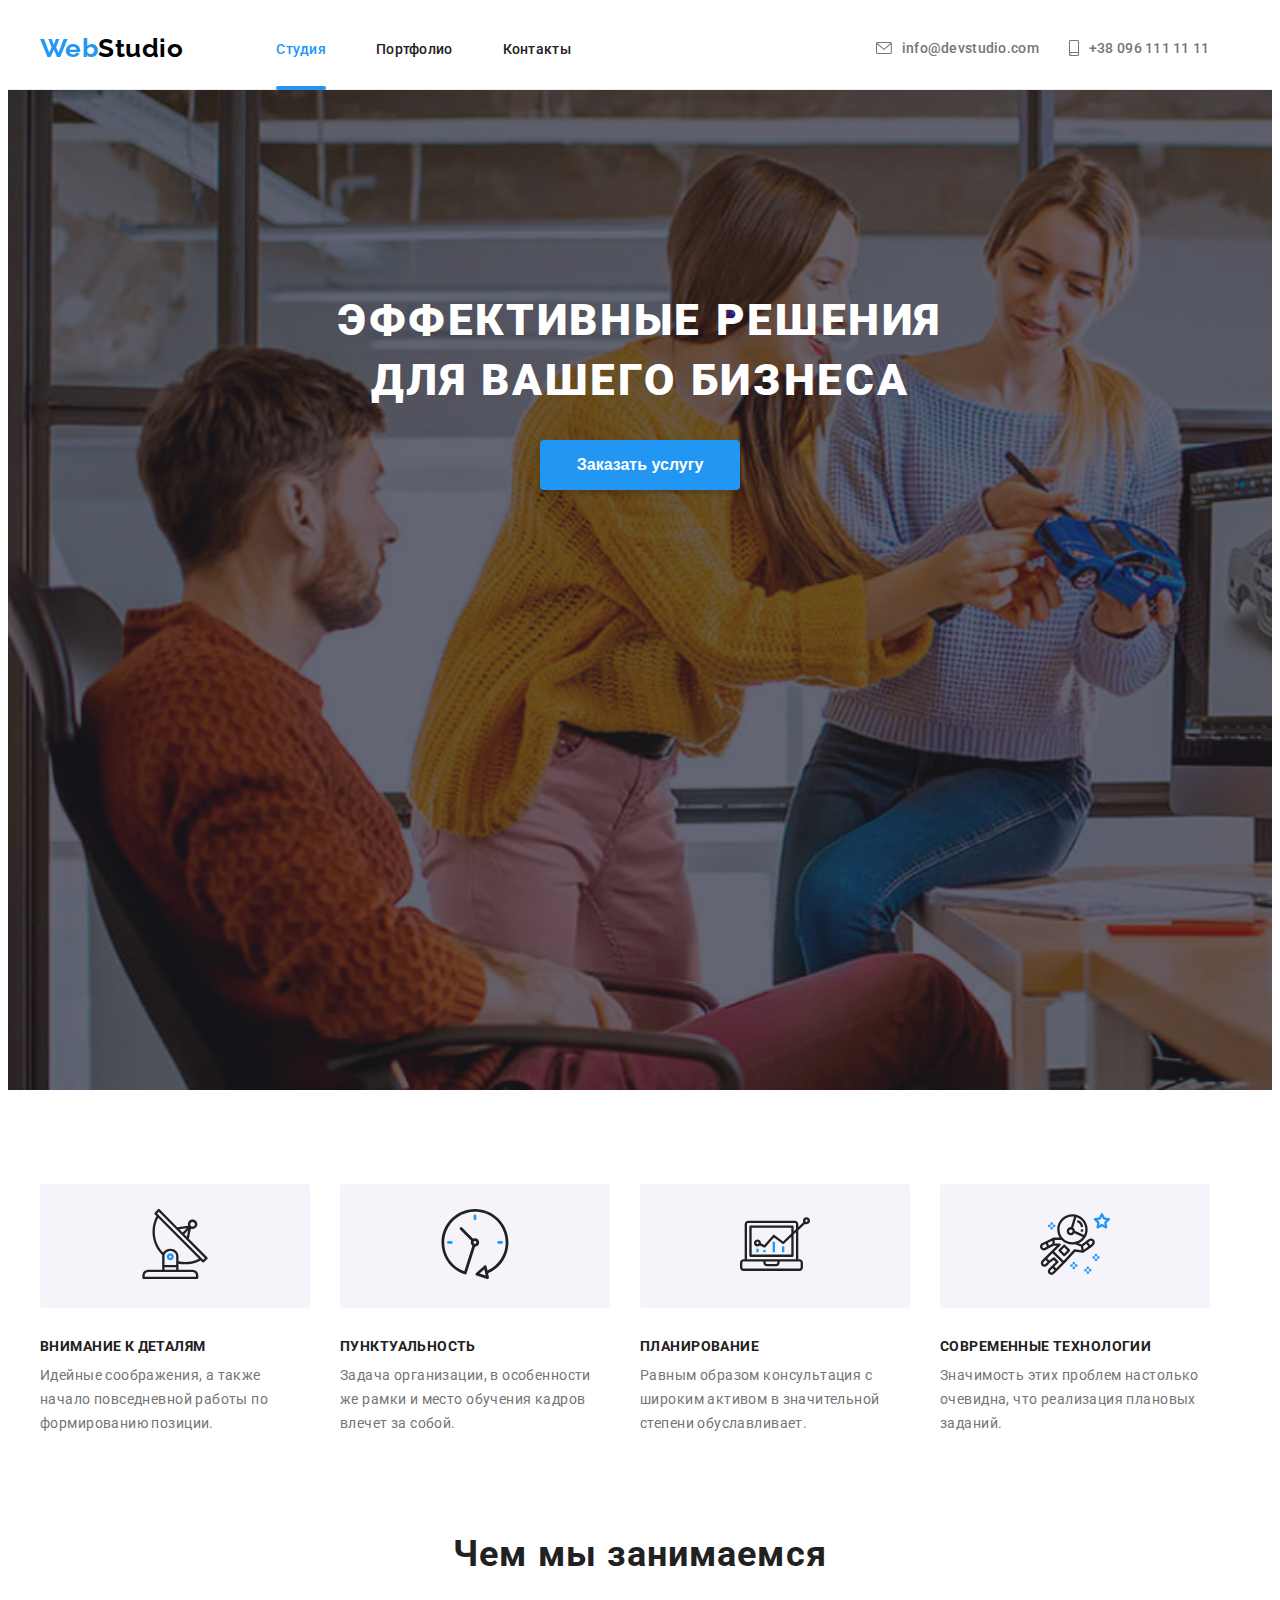
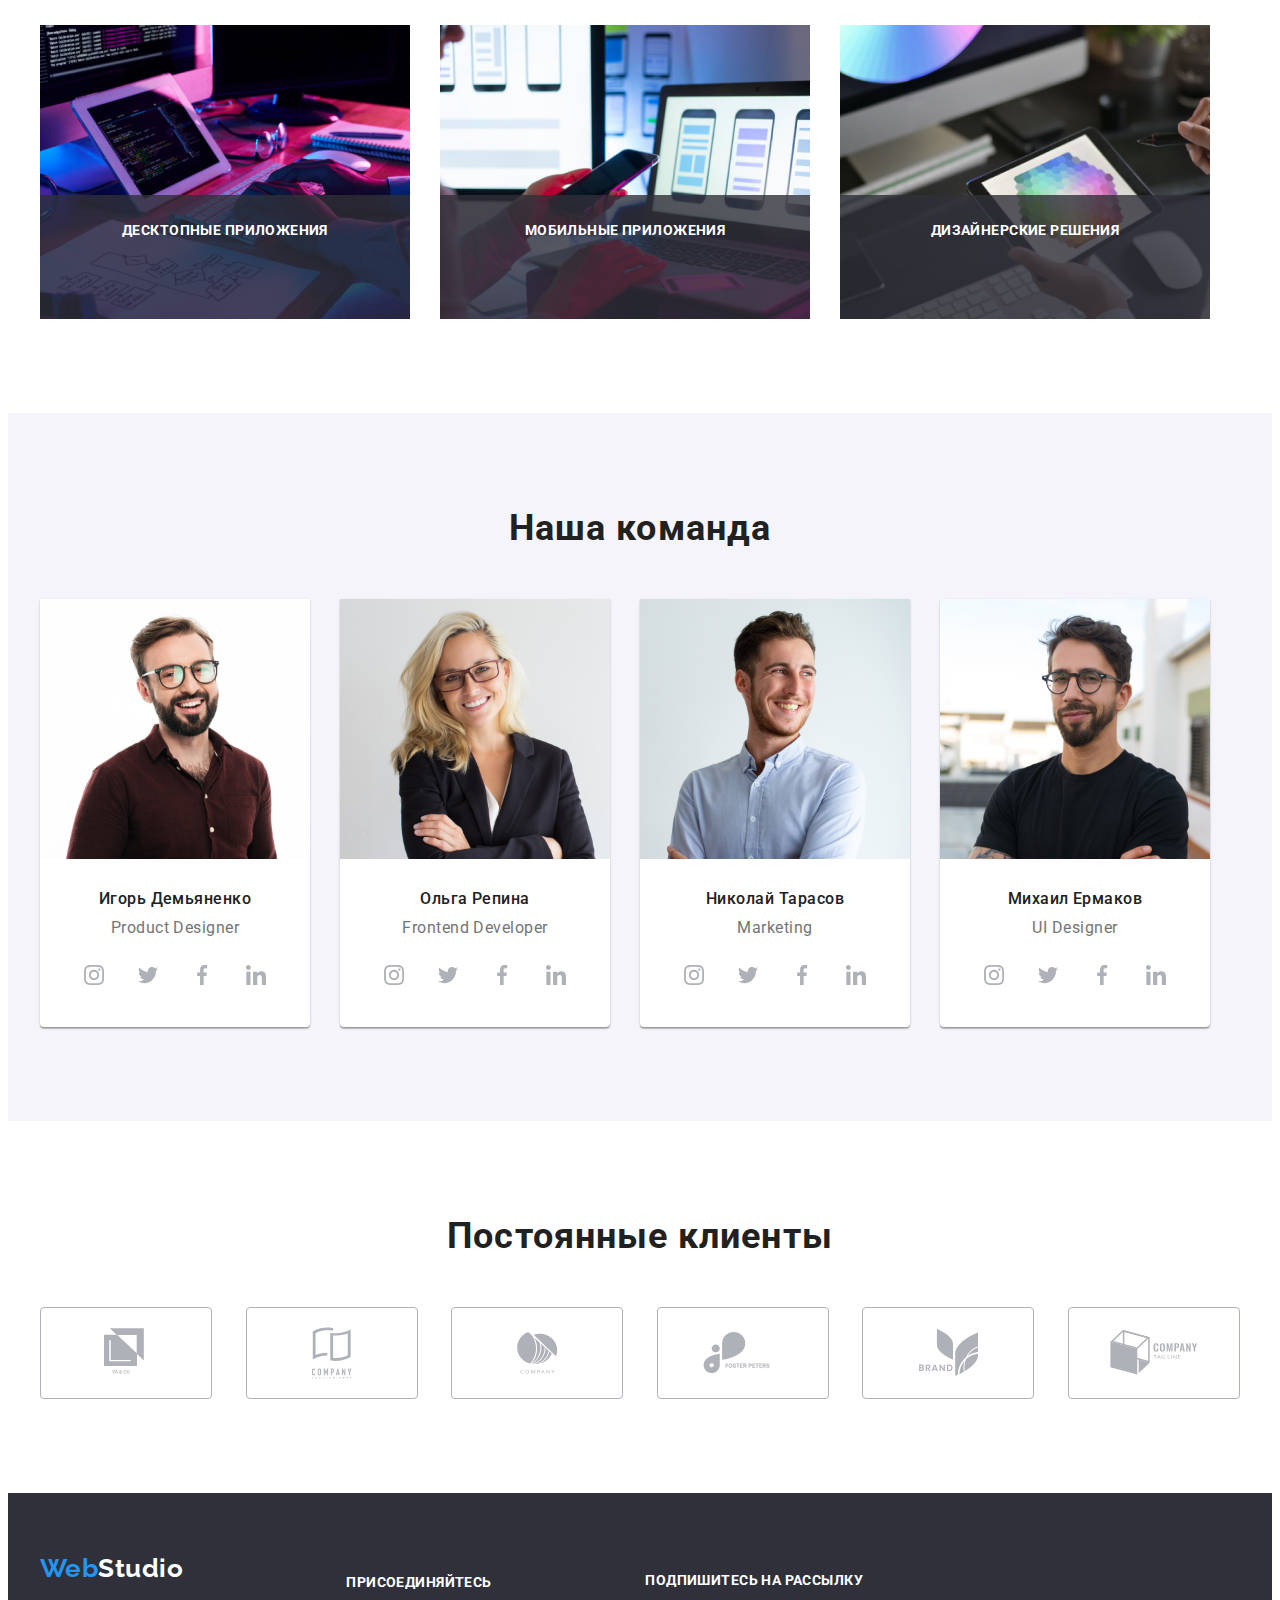
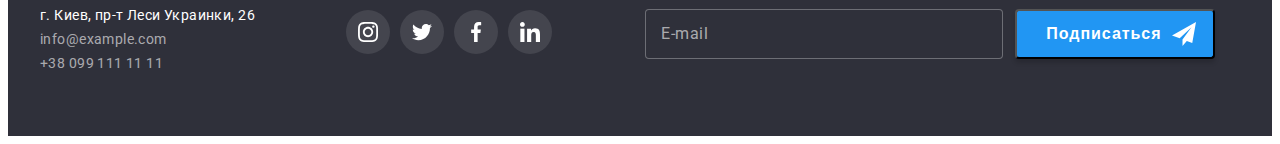
==== index.html @ 6aadeb93 "Add files via upload" ====
<!DOCTYPE html>
<html lang="ru">
  <head>
    <meta charset="UTF-8" />
    <meta name="viewport" content="width=device-width, initial-scale=1.0" />
    <title>ВебСтудио</title>
    <link rel="preconnect" href="https://fonts.gstatic.com">
<link href="https://fonts.googleapis.com/css2?family=Oleo+Script&family=Raleway:wght@700&family=Roboto:wght@400;500;700;900&display=swap" rel="stylesheet">
<link rel="stylesheet" href="https://cdnjs.cloudflare.com/ajax/libs/modern-normalize/1.0.0/modern-normalize.min.css" integrity="sha512-ISS7cAi1PEhQ8jnbJpJZMd29NlhNj4AWYyLOSp2CE/CsHxTCu+r+t0D2yoJudVrd0/8fTVPUVDzY5Tvli75u/g==" crossorigin="anonymous" />
<link rel="stylesheet" href="./css/styles.css">
  </head>
  <body>
    <header class="header">
      <div class="container">
      <nav class="navigation">
        <a class="logo" href="/"><span class="word-web">Web</span>Studio</a>
        <ul class="main-nav">
         <li class="main-item">
            <a class="main-item-link current" href="#">Студия</a>
          </li>
          <li class="main-item">
            <a class="main-item-link" href="./portpholio.html">Портфолио</a>
          </li>
          <li class="main-item">
            <a class="main-item-link" href="#">Контакты</a>
          </li>
        </ul>
      </nav>
      <section>
       <ul class="information">
          <li class="info">
        <a class="info-link-mail" href="mailto:info@devstudio.com">
          <svg class="info-svg-mail">
            <use href="./images/Icons/sprite.svg#mail"></use>
          </svg>
          info@devstudio.com</a>
           </li>
          <li class="info">          
            <a class="info-link-phone" href="tel:+380961111111">
            <svg class="info-svg-phone">
              <use href="./images/Icons/sprite.svg#phone"></use>
            </svg>
            +38 096 111 11 11</a>
             </li>
        </ul>
      </section>
    </div>
    </header>
    <main>
      <!--HERO-->
      <section class="hero-cont">
        <div class="container">
        <h1 class="hero">ЭФФЕКТИВНЫЕ РЕШЕНИЯ <br> ДЛЯ ВАШЕГО БИЗНЕСА</h1>
        <button class="button-hero" type="button" data-modal-open>Заказать услугу</button>
      </div>
      </section>
          <!--Наши преимущества-->
      <section class="meta">
        <div class="container">
        <h2 class="our-plus">Наши преимущества</h2>
        <div class="advantage-box">
        <ul class="advantage-flex">
          <li class="advantage">
            <div class="advantage-icons">
              <svg class="advantage-svg" width="70" height="70">
                <use href="./images/Icons/sprite.svg#antenna"></use>
              </svg>
            </div>
          <div class="advatage-text">
           <h3 class="advantage-item"> Внимание к деталям</h3>
            <p class="advantage-details">Идейные соображения, а также начало повседневной работы по
              формированию позиции.</p>
            </div>
            </li>
          <li class="advantage">
            <div class="advantage-icons">
              <svg class="advantage-svg" width="70" height="70">
                <use href="./images/Icons/sprite.svg#clock"></use>
              </svg>
            </div>
            <div class="advatage-text">
              <h3 class="advantage-item">Пунктуальность</h3>
            <p class="advantage-details">Задача организации, в особенности же рамки и место обучения кадров
              влечет за собой.</p>
          </div>
          </li>      
          <li class="advantage">
            <div class="advantage-icons">
              <svg class="advantage-svg" width="70" height="70">
                <use href="./images/Icons/sprite.svg#diagram"></use>
              </svg>
            </div>
            <div class="advatage-text">
            <h3 class="advantage-item">Планирование</h3>
            <p class="advantage-details">Равным образом консультация с широким активом в значительной
              степени обуславливает.</p>
          </div>
          </li>
          <li class="advantage">
            <div class="advantage-icons">
              <svg class="advantage-svg" width="70" height="70">
                <use href="./images/Icons/sprite.svg#astronaut"></use>
              </svg>  
            </div>
          <div class="advatage-text">
                        <h3 class="advantage-item">Современные технологии</h3>
            <p class="advantage-details">Значимость этих проблем настолько очевидна, что реализация
              плановых заданий.</p>
          </div>
          </li>       
        </ul>
        </div>
      </div>
      </section>
      <!--Наши занятия-->
      <section class="benefits">
        <div class="container">
        <h2 class="our-work">Чем мы занимаемся</h2>
        <ul class="our-work-flex">
          <li class="img-item">
            <img
              src="./images/our-work/img-1.jpg"
              alt="работаем с компьютерами"
              width="370"
              height="294"/>
              <div class="our-work-info">
              <p class="our-work-text">Десктопные приложения</p></div>
          </li>
          <li class="img-item">
            <img
              src="./images/our-work/img-2.jpg"
              alt="работаем с мобильными устройствами"
              width="370"
              height="294"/>
              <div class="our-work-info">
              <p class="our-work-text">Мобильные приложения</p></div>
          </li>
          <li class="img-item">
            <img
              src="./images/our-work/img-3.jpg"
              alt="работаем с планшетами"
              width="370"
              height="294"/>
              <div class="our-work-info">
              <p class="our-work-text">Дизайнерские решения</p></div>
          </li>
        </ul>
      </div>
      </section>
      <!--Наша команда-->
      <section class="comanda">
        <div class="container">
          <h2 class="our-team">Наша команда</h2>
        <ul class="our-team-flex">
          <li class="img-item">
            <div class="picture">
            <img src="./images/our-comanda/igor.jpg"
              alt="Ihor Demyanenko"
              height="260"
              width="270"/>
            <div class="img-text">
            <h3 class="team">Игорь Демьяненко</h3>
            <p class="team-spec" lang="en">Product Designer</p> 

            <ul class="seti-icons">
              <li>
              <a class="seti-icons-box-staff" href="#">
                <svg class="seti-icons-link" width="20" height="20">
                  <use href="./images/Icons/sprite.svg#instagram"></use>
                </svg>        </a>      </li>              
                <li>
              <a href="#" class="seti-icons-box-staff">
                <svg class="seti-icons-link" width="20" height="20">
                  <use href="./images/Icons/sprite.svg#twitter"></use>
                </svg>         </a>     </li>             
                 <li>
              <a href="#" class="seti-icons-box-staff">
                <svg class="seti-icons-link" width="20" height="20">
                  <use href="./images/Icons/sprite.svg#facebook"></use>
                </svg>         </a>     </li>
              <li>
              <a href="#" class="seti-icons-box-staff">
                <svg class="seti-icons-link" width="20" height="20">
                  <use href="./images/Icons/sprite.svg#linkedin"></use>
                </svg>          </a>    </li>
            </ul>
          </div>
          </div>
          </li>        
          <li class="img-item">
            <div class="picture">
            <img              src="./images/our-comanda/olha.jpg"
              alt="Olha Repina"
              height="260"
              width="270"/>
            <div class="img-text">
            <h3 class="team">Ольга Репина</h3>
            <p class="team-spec" lang="en">Frontend Developer</p>
            <ul class="seti-icons">
              <li>
              <a href="#" class="seti-icons-box-staff">
                <svg class="seti-icons-link" width="20" height="20">
                  <use href="./images/Icons/sprite.svg#instagram"></use>
                </svg>      </a>        </li>
              <li>
              <a href="#" class="seti-icons-box-staff">
                <svg class="seti-icons-link" width="20" height="20">
                  <use href="./images/Icons/sprite.svg#twitter"></use>
                </svg>           </a>   </li>
              <li>
              <a href="#" class="seti-icons-box-staff">
                <svg class="seti-icons-link" width="20" height="20">
                  <use href="./images/Icons/sprite.svg#facebook"></use>
                </svg>           </a>   </li>
              <li>
              <a href="#" class="seti-icons-box-staff">
                <svg class="seti-icons-link" width="20" height="20">
                  <use href="./images/Icons/sprite.svg#linkedin"></use>
                </svg>            </a>  </li>
            </ul>
          </div>
            </div>
          </li>

          <li class="img-item">
            <div class="picture">
            <img
              src="./images/our-comanda/nikolay.jpg"
              alt="Nikolay Tarasov"
              height="260"
              width="270"/>
            <div class="img-text">
            <h3 class="team">Николай Тарасов</h3>
            <p class="team-spec" lang="en">Marketing</p>
            <ul class="seti-icons">
              <li>
              <a href="#" class="seti-icons-box-staff">
                <svg class="seti-icons-link" width="20" height="20">
                  <use href="./images/Icons/sprite.svg#instagram"></use>
                </svg></a>
              </li>
              <li>
              <a href="#" class="seti-icons-box-staff">
                <svg class="seti-icons-link" width="20" height="20">
                  <use href="./images/Icons/sprite.svg#twitter"></use>
                </svg></a>
              </li>
              <li>
              <a href="#" class="seti-icons-box-staff">
                <svg class="seti-icons-link" width="20" height="20">
                  <use href="./images/Icons/sprite.svg#facebook"></use>
                </svg></a>
              </li>
              <li>
              <a href="#" class="seti-icons-box-staff">
                <svg class="seti-icons-link" width="20" height="20">
                  <use href="./images/Icons/sprite.svg#linkedin"></use>
                </svg>      </a>        </li>
            </ul>
          </div>
            </div>
          </li>

          <li class="img-item">
            <div class="picture">
            <img
              src="./images/our-comanda/mihaiil.jpg"
              alt="Mihail Ermakov"
              height="260"
              width="270"/>
            <div class="img-text">
            <h3 class="team">Михаил Ермаков</h3>
            <p class="team-spec" lang="en">UI Designer</p>
            <ul class="seti-icons">
              <li>
              <a href="#" class="seti-icons-box-staff">
                <svg class="seti-icons-link" width="20" height="20">
                  <use href="./images/Icons/sprite.svg#instagram"></use>
                </svg></a>
              </li>
              <li>
              <a href="#" class="seti-icons-box-staff">
                <svg class="seti-icons-link" width="20" height="20">
                  <use href="./images/Icons/sprite.svg#twitter"></use>
                </svg></a>
              </li>
              <li>
              <a href="#" class="seti-icons-box-staff">
                <svg class="seti-icons-link" width="20" height="20">
                  <use href="./images/Icons/sprite.svg#facebook"></use>
                </svg></a>
              </li>
              <li>
              <a href="#" class="seti-icons-box-staff">
                <svg class="seti-icons-link" width="20" height="20">
                  <use href="./images/Icons/sprite.svg#linkedin"></use>
                </svg>       </a>       </li>
            </ul>
          </div>
          </div>
          </li>
        </ul>
      </div>
      </section>
      <!-- Постоянные клиенты -->
      <section class="clients">
        <div class="container">
          <h2 class="clients-text">Постоянные клиенты</h2>
          <ul class="clients-item">
            <li class="clients-icons">
              <a href="" class="clients-logo"><svg class="clients-icons-svg" width="44" height="49">
                <use href="./images/Icons/sprite.svg#logo-1" ></use>
              </svg> </a>  
            </li>
            <li class="clients-icons">
              <a href="" class="clients-logo"> <svg class="clients-icons-svg" width="40" height="52">
              <use href="./images/Icons/sprite.svg#logo-2" ></use>
            </svg></a>
            </li>
            <li class="clients-icons">
              <a href="" class="clients-logo"> <svg class="clients-icons-svg" width="41" height="42">
              <use href="./images/Icons/sprite.svg#logo-3" ></use>
            </svg></a>
            </li>
            <li class="clients-icons">
              <a href="" class="clients-logo"> <svg class="clients-icons-svg" width="80" height="42">
              <use href="./images/Icons/sprite.svg#logo-4" ></use>
            </svg></a>
            <li class="clients-icons">
              <a href="" class="clients-logo"> <svg class="clients-icons-svg"  width="59" height="47">
              <use href="./images/Icons/sprite.svg#logo-5"></use>
            </svg></a>
            </li>
            <li class="clients-icons">
              <a href="" class="clients-logo"> <svg class="clients-icons-svg" width="88" height="45">
              <use href="./images/Icons/sprite.svg#logo-6" ></use>
            </svg></a>
            </li>
          </ul>
        </div>

      </section>
    </main>
    <!-- Footer -->
    <footer class="footer">
      <div class="container">
      <div class="left-part">
      <a class="logo" href="/"><span class="word-web">Web</span>Studio</a>
      <address class="address-box">
      <ul class="">
        <li class="address">
          <a class="adress-info" href="https://goo.gl/maps/a62ko6QhnqAFwYSS6">г. Киев, пр-т Леси Украинки, 26</a>
        </li>
        <li class="address">
          <a class="adress-info dop" href="mailto:info@example.com">info@example.com</a>
        </li>
        <li class="address">
          <a class="adress-info dop" href="tel:+380991111111">+38 099 111 11 11</a>
        </li>
      </ul>
    </address>
  </div>
  <div class="right-part">
    <h2 class="join">присоединяйтесь</h2>
  <ul class="join-link-list">
    <li class="join-link">
      <a href="#" class="seti-icons-box">
        <svg class="seti-icons-link-white" width="20" height="20">
          <use href="./images/Icons/sprite.svg#instagram"></use>
        </svg></a>
    </li>
    <li class="join-link">
      <a href="#" class="seti-icons-box">
        <svg class="seti-icons-link-white" width="20" height="20">
          <use href="./images/Icons/sprite.svg#twitter"></use>
        </svg></a>
    </li>
    <li class="join-link">
      <a href="#" class="seti-icons-box">
        <svg class="seti-icons-link-white" width="20" height="20">
          <use href="./images/Icons/sprite.svg#facebook"></use>
        </svg></a>
    </li>
    <li class="join-link">
      <a href="#" class="seti-icons-box">
        <svg class="seti-icons-link-white" width="20" height="20">
          <use href="./images/Icons/sprite.svg#linkedin"></use>
        </svg></a>
    </li>
  </ul>
  </div>
  <div class="part-form">
    <b class="appeal">Подпишитесь на рассылку</b>
    <form name="footer-form" class="footer-form" action="#">
      <div class="footer-form-box">
       <input class="input-footer" type="text" id="input-footer" autocomplete="off">
        <label class="label-footer" for="input-footer">E-mail</label>
    </div>
      <button class="footer-btn-form" type="submit">Подписаться<svg class="subscribe" width="24" height="24">
        <use href="./images/Icons/sprite.svg#send"></use>
      </svg>
      </button>
    </form>
  </div>
  </div>
  </footer>
   <div class="backdrop is-hidden" data-modal>
     <div class="modal">
       <button type="button" class="modal-btn" data-modal-close>
         <svg class="modal-close" width="18" height="18">
           <use href="./images/Icons/sprite.svg#close"></use>
         </svg>
       </button>
       <b class="modal-appeal">Оставьте свои данные, мы вам перезвоним</b>
       <form name="modal-form" action="#">
         <div class="modal-box">
           <ul class="modal-list">
             <li>
               <label class="modal-label" for="#">Имя</label>
              <input type="text" class="input-modal">
               <svg class="modal-icon" width="18" height="18">
                <use href="./images/Icons/sprite.svg#person"></use>
              </svg>
             </li>
             <li>
               <label class="modal-label" for="#">Телефон</label>
              <input type="tel" class="input-modal">
               <svg class="modal-icon" width="18" height="18">
               <use href="./images/Icons/sprite.svg#handset"></use>
             </svg>
             </li>
             <li>
               <label class="modal-label" for="#">Почта</label>
              <input type="email" class="input-modal">
              <svg class="modal-icon" width="18" height="18">
               <use href="./images/Icons/sprite.svg#envelope"></use>
             </svg>
             </li>
             <li>
              <label class="modal-label" for="#">Комментарий</label>    
              <textarea name="" id="" class="modal-textarea" placeholder="Введите текст"></textarea>
            </li>
          </ul> 
              <input type="checkbox" class="check-input" id="check">
              <label for="check" class="check-label">Соглашаюсь с рассылкой и принимаю 
               <a href="#">Условия договора</a></label>

<button type="submit" class="modal-send">Отправить</button>
         </div>
       </form>
     </div>
   </div>
   <script src="./js/modal.js"></script>
  </body>
</html>
---- css/styles.css ----
body {
font-family: "Roboto", sans-serif;
letter-spacing: 0.03em;
}

:root {
--main-text-color: #757575;
--color-title: #212121;
--color-blue: #2196F3;
--color-white:#FFFFFF;
}

h1,
h2,
h3,
h4,
h5,
h6,
p {
margin: 0;
}


ol,
ul{
margin: 0;
padding: 0;
}

img {
display: block;
}

.main-item,
.info,
.advantage,
.img-item,
.img-portfolio,
.address,
.our-service-btn,
.clients-item,
.seti-icons,
.join-link-list,
.modal-list {
list-style-type: none;
}

.container {
width: 1200px;
padding-right: 15px;
padding-left: 15px;
margin: 0 auto;
}

/* Header */
.header {
padding-bottom: 25px;
padding-top: 25px;
border-bottom: 1px solid #ECECEC;
}

.header .container {
display: flex;
align-items: center;
}

.navigation{
display: flex;
align-items: center;
}

.logo {
margin-right: 93px;
font-family: "Raleway", sans-serif;
font-weight: 700;
color: #000000;
font-size: 26px;
line-height: 1.192;
text-decoration:none;
}

.word-web {
color: var(--color-blue);
}

.main-item:not(:last-child) {
margin-right: 50px;
}

.main-nav {
display: flex;
align-items: center;

height: 16px;
}

.main-item-link {
font-weight: 500;
font-size: 14px;
line-height: 1.143;
letter-spacing: 0.02em;
text-decoration:none;

color: #212121;
transition:color 250ms cubic-bezier(0.4, 0, 0.2, 1);
}

.main-item {
position: relative;
}

.current::after {
display: block;
content: '';

position: absolute;
width: 100%;
height: 4px;
bottom: -32px;

background: var(--color-blue);
border-radius: 2px;
}

.main-item-link:focus,
.main-item-link:hover{
color: var(--color-blue);
}

.current {
color: var(--color-blue);
}

.information {
display: flex;
align-items: center;
}

.info {
display: flex;
align-items: center;
/* margin-right: 10px; */
font-weight: 500;
font-size: 14px;
line-height:1.143;
letter-spacing: 0.02em; 

transform: color;
transition-property: inherit;
transition-duration: 250ms;
}

.info:first-child {
margin-left: 305px;
margin-right: 30px;
}

.info-link-mail,
.info-link-phone {
display: flex;
align-items: center;
text-decoration:none;    
color: var(--main-text-color);

transition:all 250ms cubic-bezier(0.4, 0, 0.2, 1);
}

.info-svg-mail {
width: 16px;
height: 12px;
margin-right: 10px;
fill:currentColor ;
}


.info-svg-phone{
width: 10px;
height: 16px;
margin-right: 10px;
fill:currentColor ;
}

.info-link-phone:hover,
.info-link-phone:focus,
.info-link-mail:hover,
.info-link-mail:focus {
color:var(--color-blue);
fill: var(--color-blue);
}

/* HERO */
.hero-cont {
padding-top: 200px;
padding-bottom: 200px;

max-width: 1600px;

background-color:#C4C4C4;;
background-image:linear-gradient(rgba(47, 48, 58, 0.4), rgba(47, 48, 58, 0.4)),
url(../images/hero/Img.jpg);
height: 600px;
background-repeat: no-repeat;
background-size: cover;
}

.hero{
width: 696px;
height: 120px;

text-align: center;

font-weight: 900;
font-size: 44px;
line-height: 1.364;
letter-spacing: 0.06em;
text-transform: uppercase;
color: var(--color-white);

margin-left: auto;
margin-right: auto;
margin-bottom: 30px;
}

.button-hero {
display: block;
width: 200px;
height: 50px;

margin-left: auto;
margin-right: auto;

font-weight: 700;
font-size: 16px;
line-height: 1.875;

color: var(--color-white);
background: var(--color-blue);
box-shadow: 0px 4px 4px rgba(0, 0, 0, 0.15);
border-radius: 4px;
border: none;
}

.button-hero:hover,
.button-hero:focus {
outline: none;
}

/* Наши преимущества */
.meta {
padding: 94px 0;
}

.our-plus {
display: none;
}

.advantage {
display: inline-block;
}

.advantage:not(:last-child) {
margin-right: 30px;
}

.advantage-flex {
display: flex;
}

.advatage-text {
display: inline-block;
width: 270px;
height: 101px;
}

.advantage-icons {
background-position: 50% 50%;

padding: 25px 100px;
margin-bottom: 30px;

background: #F5F4FA;
border-radius: 4px;
}

.advantage-item {
 font-weight: 700;
font-size: 14px;
line-height: 1.143;
letter-spacing: 0.03em;
text-transform: uppercase;

margin-bottom: 10px;
    
color: var(--color-title);
}

.advantage-details {
font-weight: 400;
font-size: 14px;
line-height: 1.714;
letter-spacing: 0.03em;
 
color: var(--main-text-color);
}

/* Наши занятия */
.benefits {
padding-bottom: 94px;
}

.our-work{
margin-bottom: 50px;

font-weight: 700;
font-size: 36px;
line-height: 1.167;
text-align: center;
letter-spacing: 0.03em;
    
color: var(--color-title);
}

.our-work-flex {
display: flex;
}

.img-item:not(:last-child) {
margin-right: 30px;
}

.our-work-text {
width: 370px;
height: 70px;

background-color: rgba(47, 48, 58, 0.8);

padding-top: 27px;
padding-bottom: 27px;

font-weight: 700;
font-size: 14px;
line-height: 1.143;
letter-spacing: 0.03em;
text-transform: uppercase;

color: var(--color-white);
}

.img-item {
position: relative;
}

.our-work-info {
position: absolute;
bottom: 0;

display: flex;
text-align: center;
}

/* Наша команда */
.comanda {
background-color: #F5F4FA;
padding-top: 94px;
padding-bottom: 94px;
}

.our-team {
margin-bottom: 50px;

font-weight: 700;
font-size: 36px;
line-height: 1.167;
text-align: center;
letter-spacing: 0.03em;
    
color: var(--color-title);
}

.our-team-flex {
display: flex;
}

.img-text {
padding: 30px 0;

}

.team{
font-weight: 500;
font-size: 16px;
line-height: 1.188;
text-align: center;
letter-spacing: 0.03em;
    
color: var(--color-title);
}

.team-spec {
margin-top: 10px;
margin-bottom: 16px;

font-weight: 400;
font-size: 16px;
line-height: 1.188;
text-align: center;
letter-spacing: 0.03em;
    
color: var(--main-text-color);
}

.picture {
background-color:var(--color-white);
box-shadow: 0px 1px 3px rgba(0, 0, 0, 0.12), 0px 1px 1px rgba(0, 0, 0, 0.14), 0px 2px 1px rgba(0, 0, 0, 0.2);
border-radius: 0px 0px 4px 4px;
}

.seti-icons {
display: flex;
justify-content: space-between;
align-items: center;
width: 206px;
height: 44px;

margin-right: auto;
margin-left: auto;
}

.seti-icons-box-staff {
display: flex;
justify-content: center;
align-items: center;

width: 44px;
height: 44px;

fill:#AFB1B8;

transition: all 250ms cubic-bezier(0.4, 0, 0.2, 1);
}

.seti-icons-box-staff:hover,
.seti-icons-box-staff:focus {
border-radius: 50%;
background-color: var(--color-blue);
fill:var(--color-white);
}

/* Постоянные клиенты */
.clients {
padding-top: 94px;
padding-bottom: 94px;
}

.clients-text {
font-style: normal;
font-weight: 700;
font-size: 36px;
line-height: 1.167;
text-align: center;
letter-spacing: 0.03em;

margin-bottom: 50px;
    
color: var(--color-title);     
}

.clients-item {
display: flex;
justify-content: space-between;
}

.clients-icons-svg {
fill: #AFB1B8;
transition: fill 250ms cubic-bezier(0.4, 0, 0.2, 1);
}

.clients-logo:hover .clients-icons-svg,
.clients-logo:focus .clients-icons-svg {
fill:var(--color-blue);

}

.clients-logo:hover,
.clients-logo:focus {
border:1px solid #2196F3;
}

.clients-logo {
display: flex;
justify-content: center;
align-items: center;

width: 170px;
height: 90px;
border:1px solid #AFB1B8;
border-radius: 4px; 

transition: border 250ms cubic-bezier(0.4, 0, 0.2, 1);
}

/* Footer */
.footer {
display: flex;
background-color:#2F303A;
padding-top: 60px;
padding-bottom: 60px;
}

.footer .logo {
color: var(--color-white);
}

.footer .container{
display: flex;
align-items:center;
}

.left-part{
margin-right: 70px;
}

.address-box {
margin-top: 20px;
}

.adress-info {
font-weight: 400;
font-style: normal;
font-size: 14px;
line-height: 1.714;
letter-spacing: 0.03em;
text-decoration:none;
    
color: var(--color-white);
}

.dop {
color: rgba(255, 255, 255, 0.6);
}

.right-part{
display: inline-block;

width: 206px;
height: 80px;

margin-right: 93px;
}

.join{
font-weight: 700;
font-size: 14px;
line-height: 1.143;
letter-spacing: 0.03em;
text-transform: uppercase;

margin-bottom: 20px;
    
color: var(--color-white);
}

.join-link-list {
display: flex;
text-align: center;

width: 206px;
height: 44px;
}

.join-link-list {
display: flex;
justify-content: space-between;
}

.seti-icons-box {
display: flex;
justify-content: center;
align-items: center;

width: 44px;
height: 44px;

margin-left: 0;
margin-right: 0;

border-radius: 50%;
background-color: rgba(255, 255, 255, 0.1);

fill:var(--color-white);

transition: all 250ms cubic-bezier(0.4, 0, 0.2, 1);
}

.seti-icons-box:not(:last-child) {
margin-right: 10px;
}

.seti-icons-box:hover,
.seti-icons-box:focus {
background-color:var(--color-blue);
}

.appeal {
font-size: 14px;
line-height: 16px;
letter-spacing: 0.03em;
text-transform: uppercase;

color: var(--color-white);
}

.footer-form {
display: flex;
text-align: center;
align-items: center;



margin-top: 20px;
}

.footer-form-box {
display: flex;
align-items: center;


}

.label-footer {
position: absolute;

margin-left: 16px;

font-weight: 400;
font-size: 16px;
line-height: 1.25;

color: rgba(255, 255, 255, 0.6);
}

.input-footer {
width: 358px;
height: 50px;
    
background-color: #2F303A;
color: var(--color-white);
    
margin-right: 12px;
padding-left: 79px;

border: 1px solid rgba(255, 255, 255, 0.3);
box-sizing: border-box;
box-shadow: drop-shadow(0px 4px 4px rgba(0, 0, 0, 0.15));
border-radius: 4px;
    
}

.footer-btn-form {
display: flex;
align-items: center;
text-align: center;

width: 200px;
height: 50px;

padding-top: 10px;
padding-right: 13px;
padding-bottom: 10px;
padding-left: 29px;

background-color: var(--color-blue);
color: var(--color-white);

box-shadow: 0px 4px 4px rgba(0, 0, 0, 0.15);
border-radius: 4px;

font-weight: 700;
font-size: 16px;
line-height: 1.875;


letter-spacing: 0.06em;
}

.footer-btn-form:hover,
.footer-btn-form:focus {
outline: none;
}

.subscribe {
margin-left: 10px;

fill: var(--color-white);
}

/* --Модальное окно-- */
.backdrop {
position: fixed;
width: 100%;
height: 100%;
top: 0;
left: 0;
background-color: rgba(0, 0, 0, 0.2);

transition: all 250ms cubic-bezier(0.4, 0, 0.2, 1);
}

.modal {
position: absolute;

display: flex;
flex-direction: column;

top: 50%;
left: 50%;
transform: translate(-50%, -50%);

width: 528px;
height: 581px;

padding: 40px;
    
background:var(--color-white);
box-shadow: 0px 1px 3px rgba(0, 0, 0, 0.12), 0px 1px 1px rgba(0, 0, 0, 0.14), 0px 2px 1px rgba(0, 0, 0, 0.2);
border-radius: 4px;
}

.modal-btn {
position: absolute; 
top: 8px;
right: 8px;

display: flex;
align-items: center;
width: 30px;
height: 30px;
border-radius: 50%;
background: transparent;
border: 1px solid rgba(0, 0, 0, 0.1);
cursor: pointer;

transition: all 250ms cubic-bezier(0.4, 0, 0.2, 1);
}

.modal-btn:focus,
.modal-btn:hover {
fill: var(--color-blue);
outline: none;
}

.is-hidden {
opacity: 0;
pointer-events: none;
visibility: hidden;
}

.modal-appeal {
font-size: 20px;
line-height: 23px;
letter-spacing: 0.03em;

margin-bottom: 12px;
   
color:var(--color-title);
}

.input-modal {
position: relative;

width: 448px;
height: 40px;

border: 1px solid rgba(33, 33, 33, 0.2);
border-radius: 4px;

padding-left: 40px;

transition: all 250ms cubic-bezier(0.4, 0, 0.2, 1);
}

.modal-list li {
display: flex;
flex-direction: column;
justify-content: center;

margin-bottom: 10px;
}

.modal-label {
font-weight: 400;
font-size: 12px;
line-height: 1.167;
letter-spacing: 0.01em;
    
color: var(--main-text-color);

margin-bottom: 4px;
}

.modal-icon {
position: absolute;

left: 50px;
transform: translateY(50%);

fill: var(--color-title);

transition: all 250ms cubic-bezier(0.4, 0, 0.2, 1);
}

.input-modal:focus~ .modal-icon,
.input-modal:hover~ .modal-icon {
fill: var(--color-blue);
}

.input-modal:focus,
.input-modal:hover {
outline: none;
border: 1px solid var(--color-blue);
border-radius: 4px;
}

.modal-textarea {
display: block;

resize: none;

width: 448px;
height: 120px;

padding: 12px 16px;

font-weight: 400;
font-size: 12px;
line-height: 1.167;
letter-spacing: 0.01em;

color: var(--color-title);
border: 1px solid rgba(33, 33, 33, 0.2);
border-radius: 4px;

transition: all 250ms cubic-bezier(0.4, 0, 0.2, 1);
}

.modal-textarea ::placeholder {
color: rgba(117, 117, 117, 0.5);
}

.modal-textarea:focus,
.modal-textarea:hover {
outline: none;
border: 1px solid var(--color-blue);
border-radius: 4px;
}

.check-label {
font-weight: 400;
font-size: 14px;
line-height: 1.714;
letter-spacing: 0.03em;
    
color: var(--main-text-color);

padding-left: 30px;
margin-top: 18px;
}

.check-input {
appearance: none;
}

.check-label::before {
content: "";

display: inline-block;

width: 16px;
height: 15px;
background-image: url(../images/Icons/check_off.svg);
position: absolute;

margin-left: -20px;
transform: translateY(25%);
}

.check-input:checked +.check-label::before {
background-image: url(../images/Icons/check_on.svg);
}

.modal-send {
display: flex;
justify-content: center;
align-items: center;

width: 200px;
height: 50px;

margin-top: 32px;
margin-left: auto;
margin-bottom: 40px;
margin-right: auto;

background-color: var(--color-blue);
color:var(--color-white);
box-shadow: 0px 4px 4px rgba(0, 0, 0, 0.15);
border-radius: 4px;

font-weight: 700;
font-size: 16px;
line-height: 1.875;
}

.modal-send:focus,
.modal-send:hover {
outline: none;
}

/* ПОРТФОЛИО */
.portfolio-menu {
padding: 94px 0;
}
    
.our-work-port {
display: none;
}
    
.portfolio-nav {
display: flex;
justify-content: center;
margin-bottom: 50px;
}
    
.our-service-btn:not(:last-child){
margin-right: 8px;
}
    
.our-service-btn {
min-width: 73px;

border-radius: 4px;
}
    
.button-service {
padding: 6px 22px;
font-weight: 500;
font-size: 16px;
line-height: 1.625; 
text-align: center;
letter-spacing: 0.03em;    
background: #F5F4FA;
    
border-radius: 4px;
border: none;   
    
transition: all 250ms cubic-bezier(0.4, 0, 0.2, 1);
}
    
.button-service:focus,
.button-service:hover {
border: none;
    
border-radius: 4px;
background-color:var(--color-blue);
color:var(--color-white);

outline: none;
}
    
.portfolio-flex {
display:flex;
align-items: centert;
flex-wrap: wrap;
}
    
.img-portfolio {
position: relative;
margin-right: 30px;
margin-bottom: 30px;

height: 404px;
}
    
.img-portfolio:nth-child(3n){
margin-right: 0;
}
    
.portfolio-link:hover .service-info,
.portfolio-link:focus .service-info {
transform: translateY(0); 
}


.portfolio-link {
 display: block;
text-decoration: none;
 }
    
.portfolio-text {
padding: 20px 24px;
border-right: 1px solid #EEEEEE;
border-left: 1px solid #EEEEEE;
border-bottom: 1px solid #EEEEEE;
    
}
    
.service-title {
font-weight: 700;
font-size: 18px;
line-height: 2;
letter-spacing: 0.06em;
        
color: var(--color-title);
}

.service-title-info {
font-weight: 400;
font-size: 16px;
line-height: 1.875;
letter-spacing: 0.03em;
        
color:var(--main-text-color);
} 

.service-thumb {
position: relative;
display: flex;
text-align: center;

overflow: hidden;
}

.service-info {
position: absolute;
width: 100%;
height: 100%;

left: 0;
top: 0;

padding: 63px 24px;

font-weight: 400;
font-size: 18px;
line-height: 1.556;
letter-spacing: 0.03em;

background-color: rgba(33, 150, 243, 0.9);

color: var(--color-white);

transform: translateY(100%);
transition: transform 250ms cubic-bezier(0.4, 0, 0.2, 1);
}
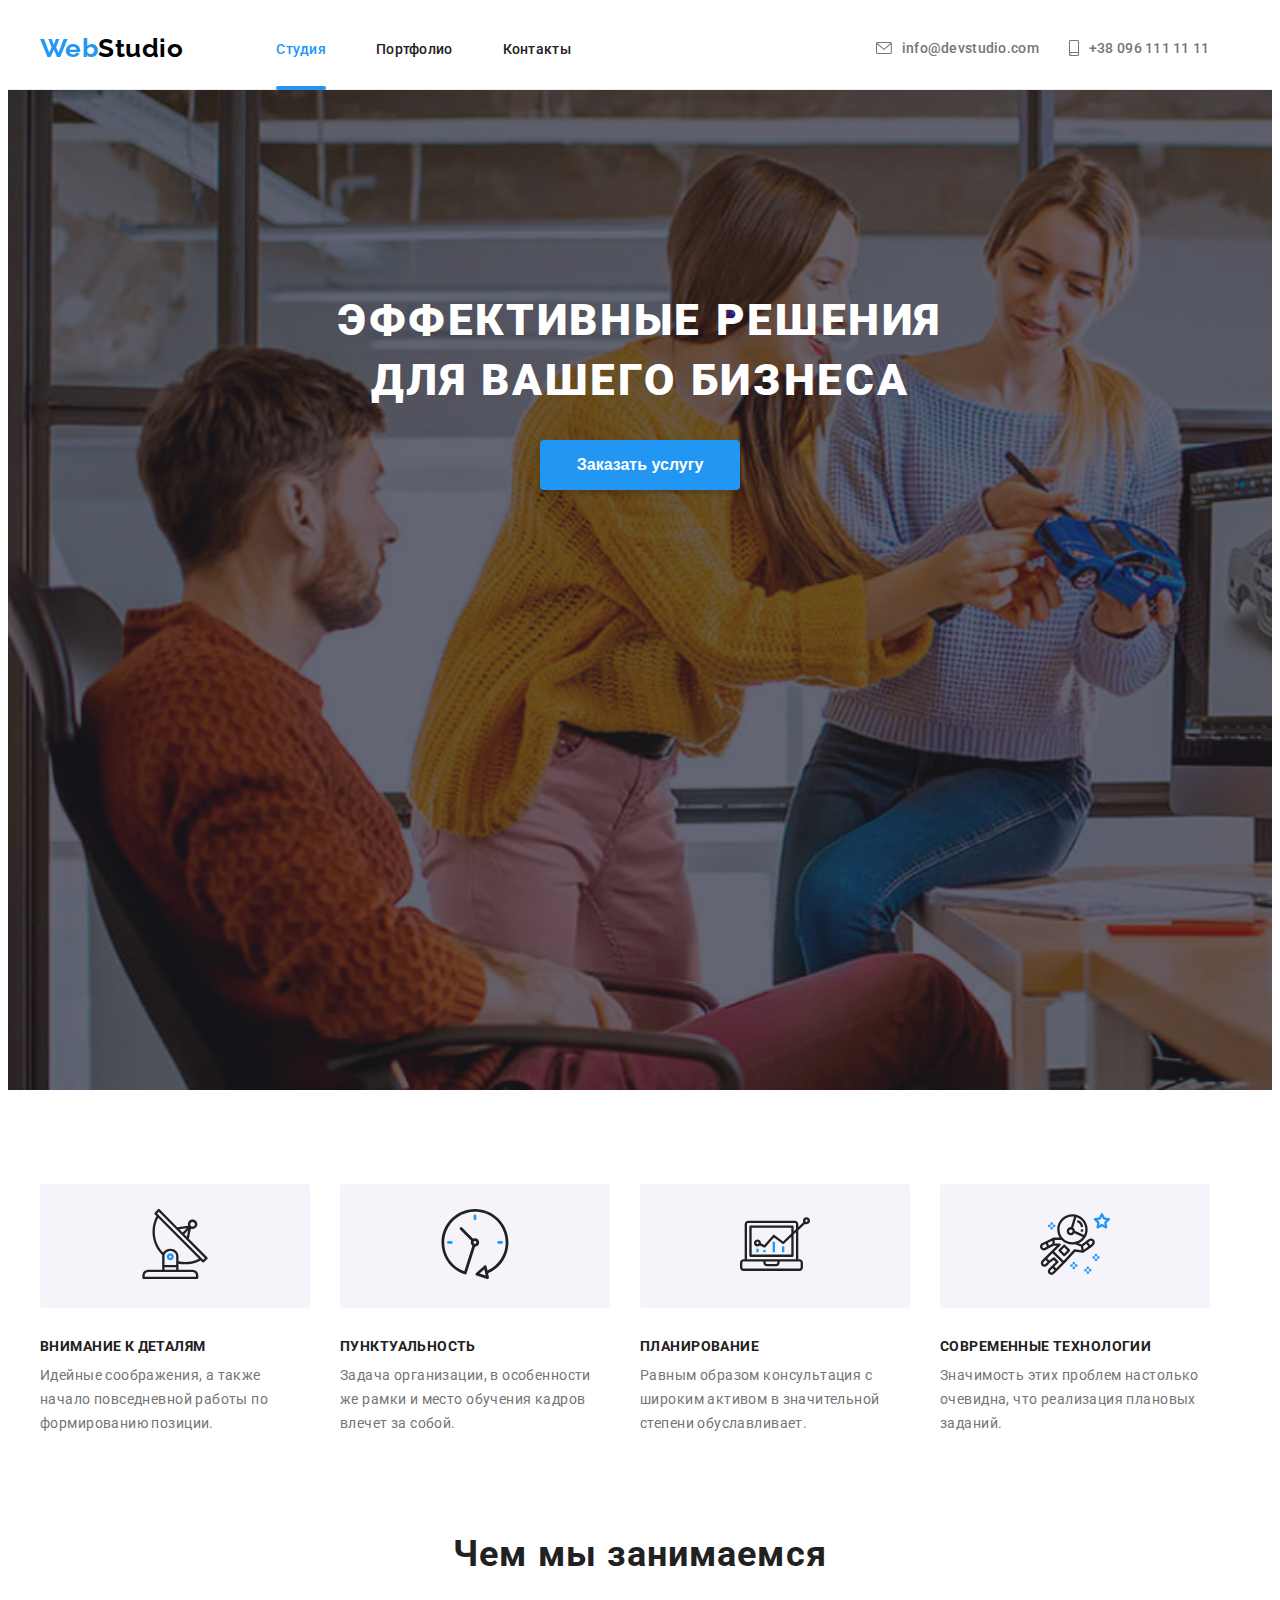
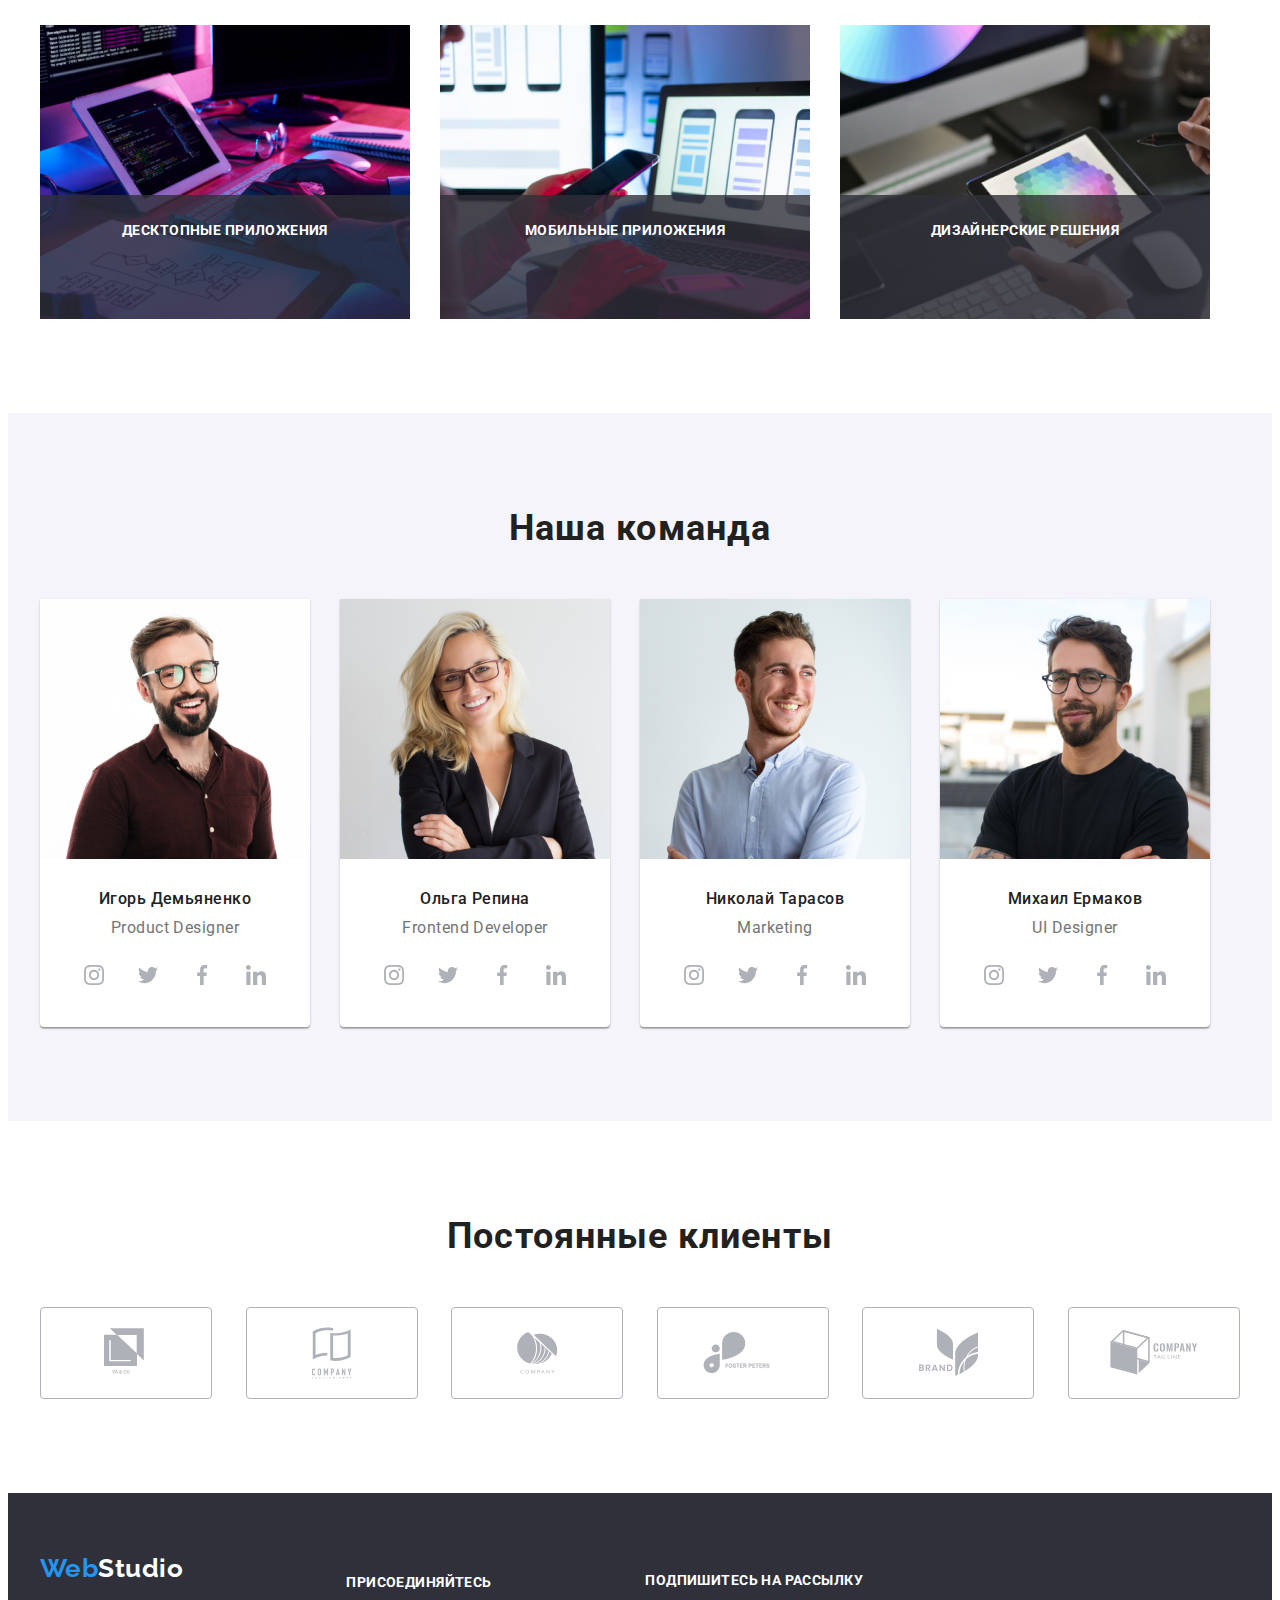
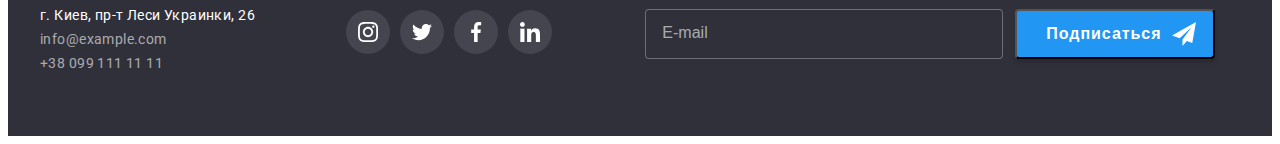
==== commit 18519d87: "Add files via upload" ====
--- a/index.html
+++ b/index.html
@@ -393,9 +393,8 @@
     <b class="appeal">Подпишитесь на рассылку</b>
     <form name="footer-form" class="footer-form" action="#">
       <div class="footer-form-box">
-       <input class="input-footer" type="text" id="input-footer" autocomplete="off">
-        <label class="label-footer" for="input-footer">E-mail</label>
-    </div>
+       <input class="input-footer" type="text" id="input-footer" autocomplete="off" placeholder="E-mail">
+          </div>
       <button class="footer-btn-form" type="submit">Подписаться<svg class="subscribe" width="24" height="24">
         <use href="./images/Icons/sprite.svg#send"></use>
       </svg>
--- a/css/styles.css
+++ b/css/styles.css
@@ -615,28 +615,19 @@
 text-align: center;
 align-items: center;
 
-
-
 margin-top: 20px;
 }
 
 .footer-form-box {
 display: flex;
 align-items: center;
-
-
-}
-
-.label-footer {
-position: absolute;
-
-margin-left: 16px;
-
+}
+
+.input-footer::placeholder {
+color: rgba(255, 255, 255, 0.6);
 font-weight: 400;
 font-size: 16px;
 line-height: 1.25;
-
-color: rgba(255, 255, 255, 0.6);
 }
 
 .input-footer {
@@ -647,7 +638,7 @@
 color: var(--color-white);
     
 margin-right: 12px;
-padding-left: 79px;
+padding-left: 16px;
 
 border: 1px solid rgba(255, 255, 255, 0.3);
 box-sizing: border-box;
